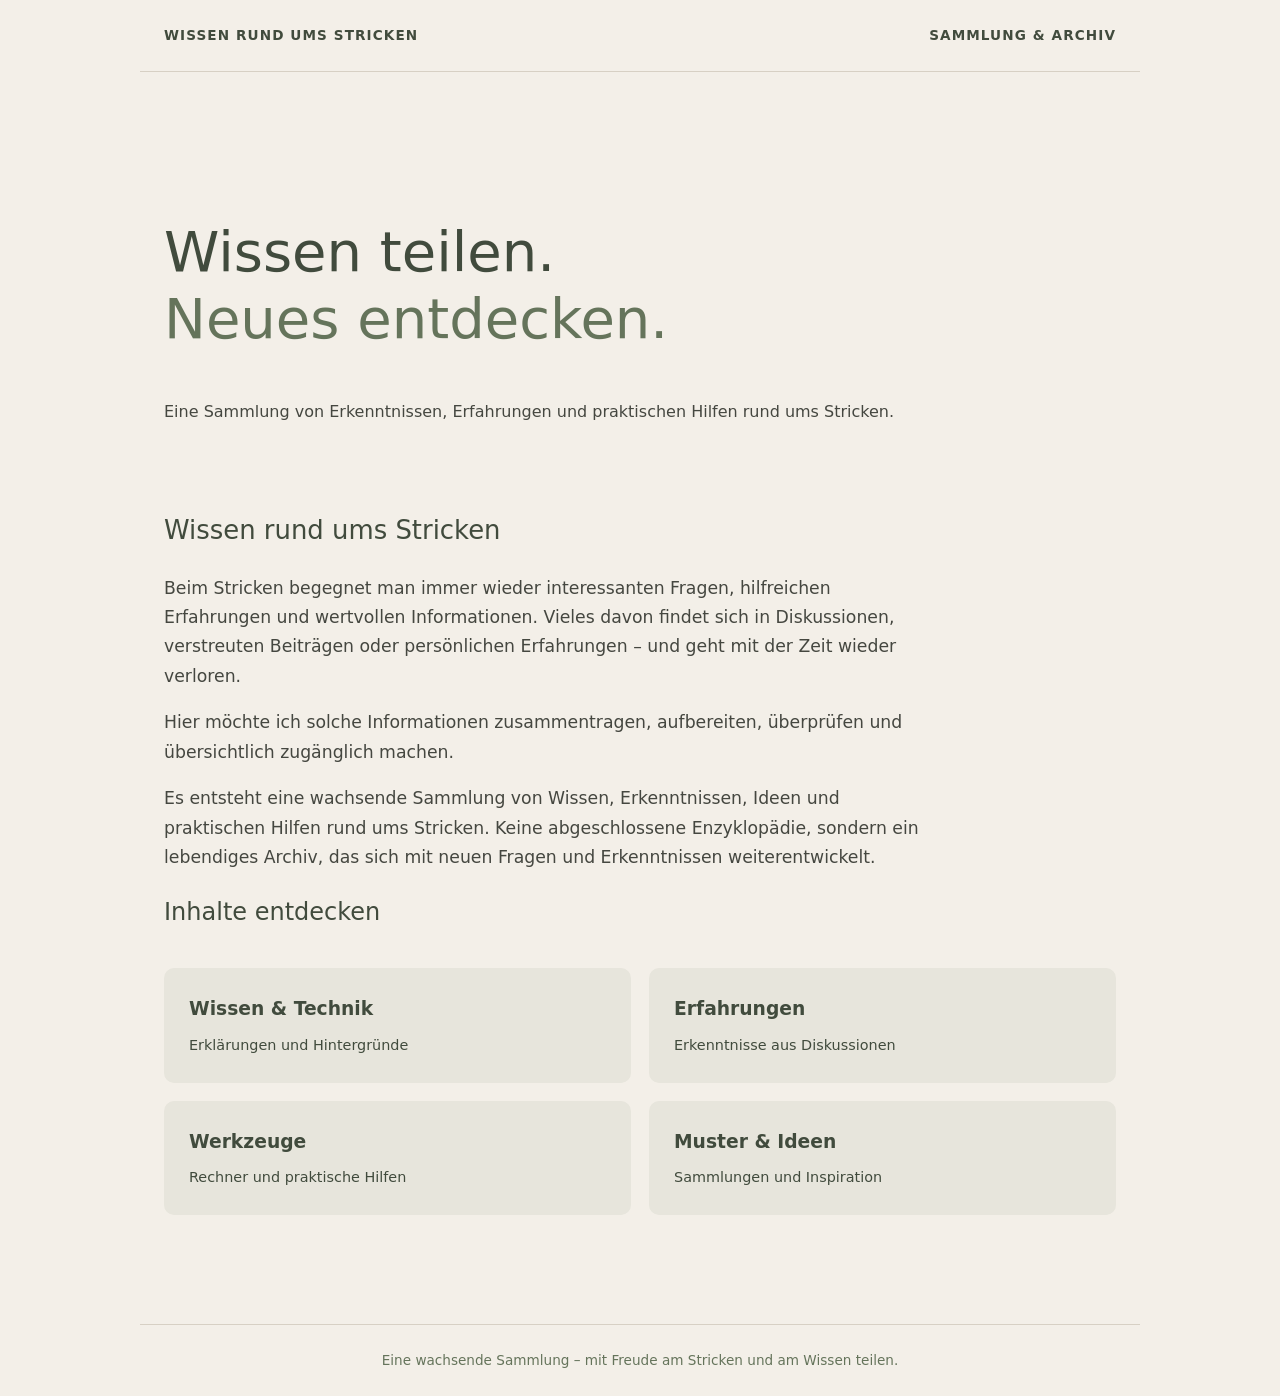
==== index.html @ 7fff0c56 "Rename index to index.html" ====
<!DOCTYPE html>
<html lang="de">
<head>
<meta charset="UTF-8">
<meta name="viewport" content="width=device-width, initial-scale=1">
<title>Wissen rund ums Stricken</title>
<style>
:root {
  --bg: #f3efe8;
  --paper: #faf8f4;
  --green: #65745b;
  --dark: #414b3d;
  --text: #454740;
  --line: #d7d0c4;
}

* { box-sizing: border-box; }

body {
  margin: 0;
  background: var(--bg);
  color: var(--text);
  font-family: system-ui, sans-serif;
  line-height: 1.7;
}

header, main, footer {
  max-width: 1000px;
  margin: auto;
  padding: 24px;
}

header {
  display: flex;
  justify-content: space-between;
  align-items: center;
  border-bottom: 1px solid var(--line);
  color: var(--dark);
  font-size: 0.85rem;
  letter-spacing: 0.08em;
  font-weight: 600;
}

.hero {
  padding: 75px 0 45px;
}

h1 {
  color: var(--dark);
  font-size: clamp(2rem, 5vw, 3.5rem);
  line-height: 1.2;
  font-weight: 500;
}

h1 span { color: var(--green); }

h2 {
  color: var(--dark);
  font-weight: 500;
}

.intro {
  max-width: 760px;
  font-size: 1.08rem;
}

.categories {
  display: grid;
  grid-template-columns: repeat(2, 1fr);
  gap: 18px;
  margin: 35px 0;
}

.category {
  background: #e7e5dc;
  padding: 25px;
  border-radius: 10px;
  color: var(--dark);
}

.category h3 {
  margin: 0 0 8px;
  font-weight: 600;
}

.category p {
  margin: 0;
  font-size: 0.9rem;
}

footer {
  border-top: 1px solid var(--line);
  text-align: center;
  color: var(--green);
  font-size: 0.85rem;
  margin-top: 50px;
}

@media (max-width: 550px) {
  .categories { grid-template-columns: 1fr; }
  .hero { padding-top: 40px; }
}
</style>
</head>

<body>

<header>
  <div>WISSEN RUND UMS STRICKEN</div>
  <div>SAMMLUNG & ARCHIV</div>
</header>

<main>
  <section class="hero">
    <h1>Wissen teilen.<br>
      <span>Neues entdecken.</span>
    </h1>
    <p>Eine Sammlung von Erkenntnissen, Erfahrungen
    und praktischen Hilfen rund ums Stricken.</p>
  </section>

  <section class="intro">
    <h2>Wissen rund ums Stricken</h2>

    <p>Beim Stricken begegnet man immer wieder
    interessanten Fragen, hilfreichen Erfahrungen und
    wertvollen Informationen. Vieles davon findet sich
    in Diskussionen, verstreuten Beiträgen oder
    persönlichen Erfahrungen – und geht mit der Zeit
    wieder verloren.</p>

    <p>Hier möchte ich solche Informationen zusammentragen,
    aufbereiten, überprüfen und übersichtlich zugänglich
    machen.</p>

    <p>Es entsteht eine wachsende Sammlung von Wissen,
    Erkenntnissen, Ideen und praktischen Hilfen rund ums
    Stricken. Keine abgeschlossene Enzyklopädie, sondern
    ein lebendiges Archiv, das sich mit neuen Fragen und
    Erkenntnissen weiterentwickelt.</p>
  </section>

  <section>
    <h2>Inhalte entdecken</h2>

    <div class="categories">
      <div class="category">
        <h3>Wissen & Technik</h3>
        <p>Erklärungen und Hintergründe</p>
      </div>

      <div class="category">
        <h3>Erfahrungen</h3>
        <p>Erkenntnisse aus Diskussionen</p>
      </div>

      <div class="category">
        <h3>Werkzeuge</h3>
        <p>Rechner und praktische Hilfen</p>
      </div>

      <div class="category">
        <h3>Muster & Ideen</h3>
        <p>Sammlungen und Inspiration</p>
      </div>
    </div>
  </section>
</main>

<footer>
  Eine wachsende Sammlung – mit Freude am Stricken
  und am Wissen teilen.
</footer>

</body>
</html>
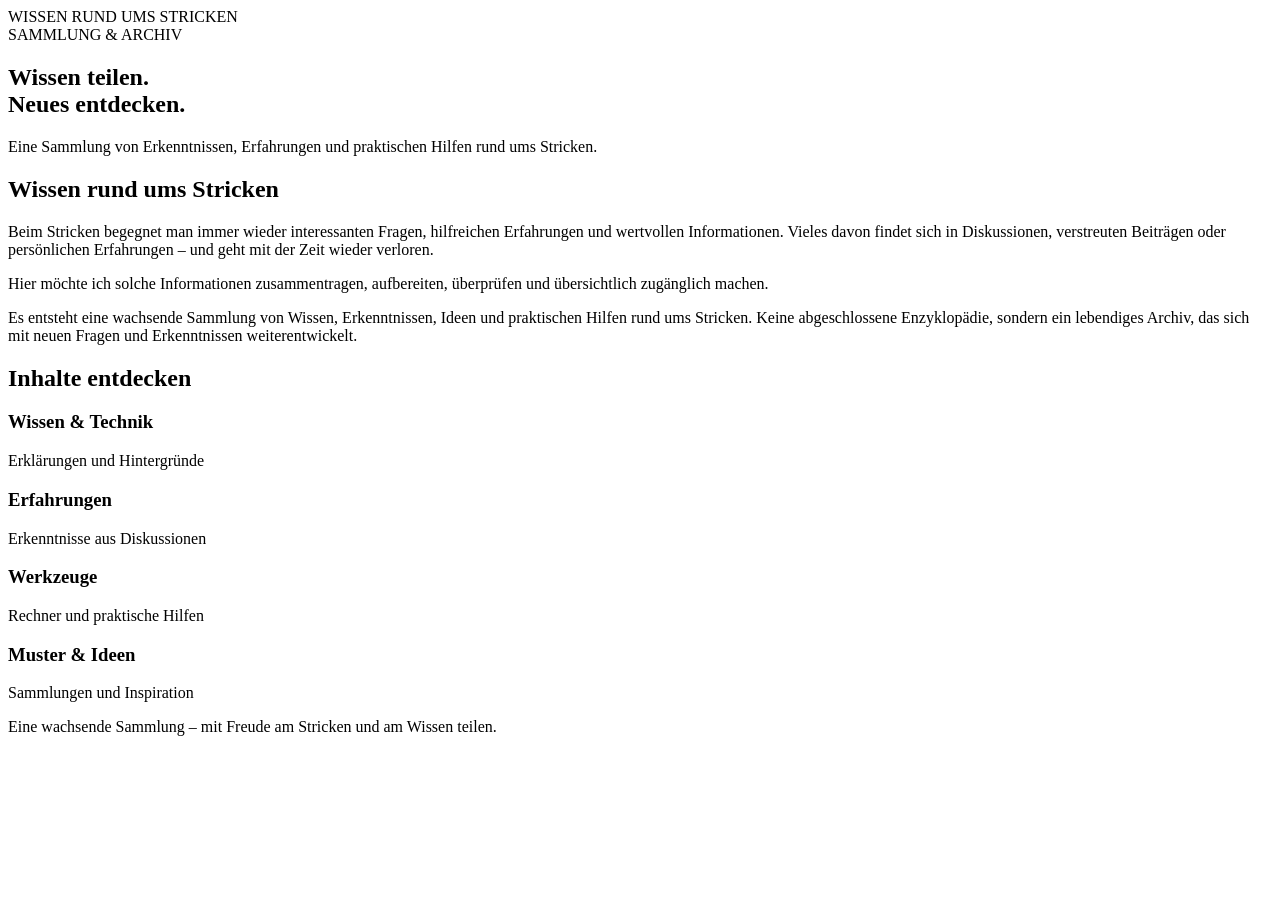
==== commit a97f32d8: "Update index.html" ====
--- a/index.html
+++ b/index.html
@@ -5,103 +5,7 @@
 <meta charset="UTF-8">
 <meta name="viewport" content="width=device-width, initial-scale=1">
 <title>Wissen rund ums Stricken</title>
-<style>
-:root {
-  --bg: #f3efe8;
-  --paper: #faf8f4;
-  --green: #65745b;
-  --dark: #414b3d;
-  --text: #454740;
-  --line: #d7d0c4;
-}
-
-* { box-sizing: border-box; }
-
-body {
-  margin: 0;
-  background: var(--bg);
-  color: var(--text);
-  font-family: system-ui, sans-serif;
-  line-height: 1.7;
-}
-
-header, main, footer {
-  max-width: 1000px;
-  margin: auto;
-  padding: 24px;
-}
-
-header {
-  display: flex;
-  justify-content: space-between;
-  align-items: center;
-  border-bottom: 1px solid var(--line);
-  color: var(--dark);
-  font-size: 0.85rem;
-  letter-spacing: 0.08em;
-  font-weight: 600;
-}
-
-.hero {
-  padding: 75px 0 45px;
-}
-
-h1 {
-  color: var(--dark);
-  font-size: clamp(2rem, 5vw, 3.5rem);
-  line-height: 1.2;
-  font-weight: 500;
-}
-
-h1 span { color: var(--green); }
-
-h2 {
-  color: var(--dark);
-  font-weight: 500;
-}
-
-.intro {
-  max-width: 760px;
-  font-size: 1.08rem;
-}
-
-.categories {
-  display: grid;
-  grid-template-columns: repeat(2, 1fr);
-  gap: 18px;
-  margin: 35px 0;
-}
-
-.category {
-  background: #e7e5dc;
-  padding: 25px;
-  border-radius: 10px;
-  color: var(--dark);
-}
-
-.category h3 {
-  margin: 0 0 8px;
-  font-weight: 600;
-}
-
-.category p {
-  margin: 0;
-  font-size: 0.9rem;
-}
-
-footer {
-  border-top: 1px solid var(--line);
-  text-align: center;
-  color: var(--green);
-  font-size: 0.85rem;
-  margin-top: 50px;
-}
-
-@media (max-width: 550px) {
-  .categories { grid-template-columns: 1fr; }
-  .hero { padding-top: 40px; }
-}
-</style>
+<link rel="stylesheet" href="style.css">
 </head>
 
 <body>
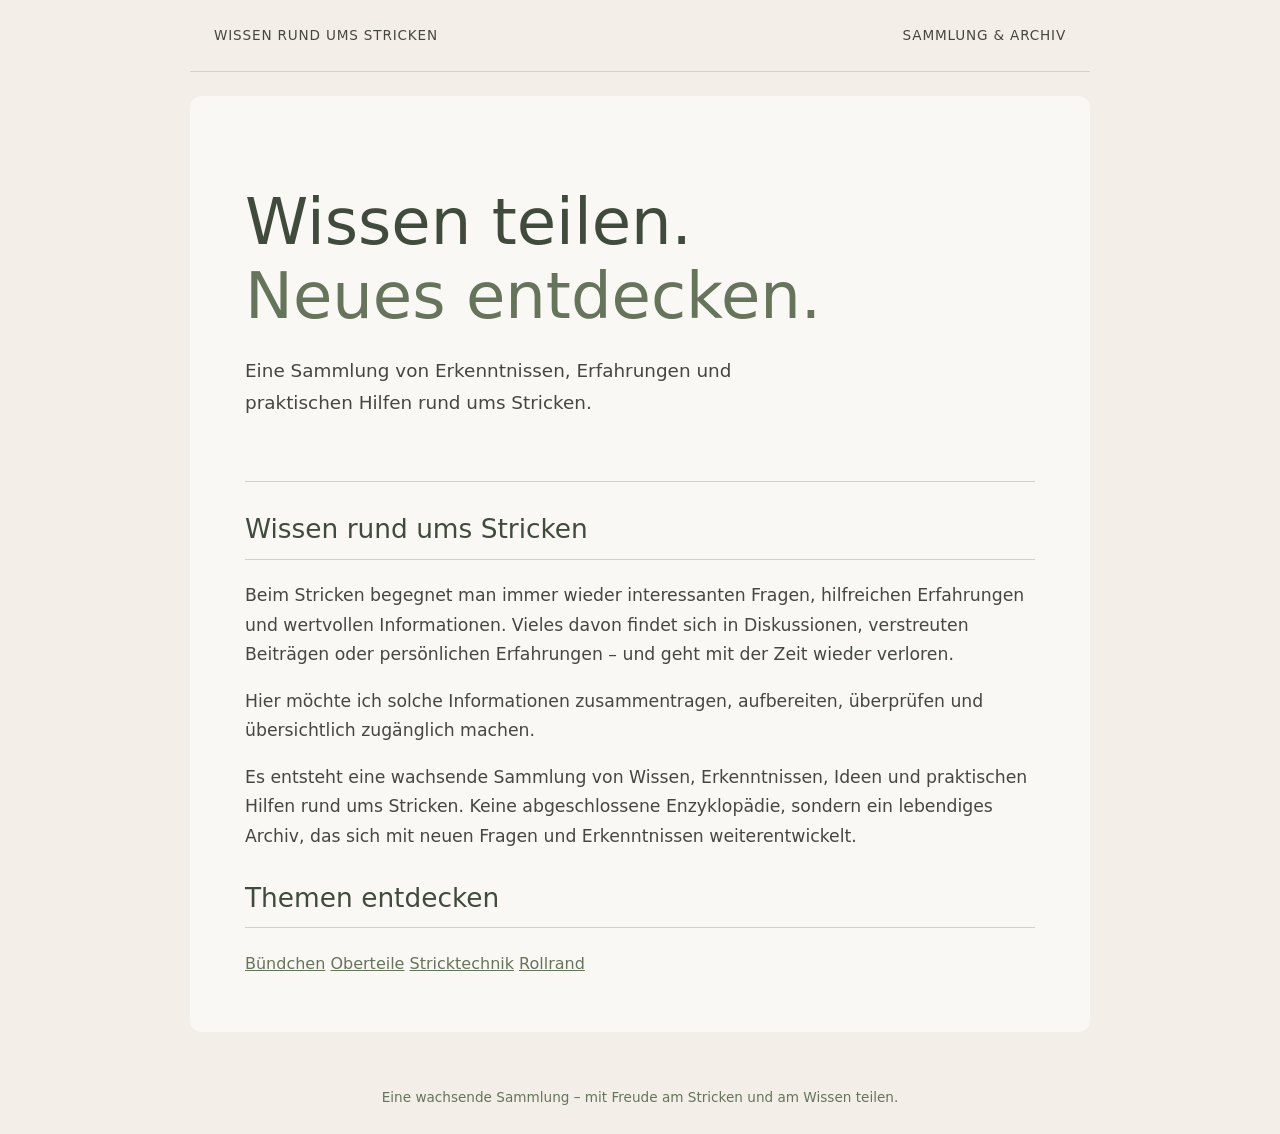
==== commit f6f72734: "Update index.html" ====
--- a/index.html
+++ b/index.html
@@ -45,31 +45,18 @@
     Erkenntnissen weiterentwickelt.</p>
   </section>
 
-  <section>
-    <h2>Inhalte entdecken</h2>
+  
+<section class="tag-section">
+  <h2>Themen entdecken</h2>
 
-    <div class="categories">
-      <div class="category">
-        <h3>Wissen & Technik</h3>
-        <p>Erklärungen und Hintergründe</p>
-      </div>
+  <div class="tag-cloud">
+    <a href="tags/buendchen/">Bündchen</a>
+    <a href="tags/oberteile/">Oberteile</a>
+    <a href="tags/stricktechnik/">Stricktechnik</a>
+    <a href="tags/rollrand/">Rollrand</a>
+  </div>
+</section>
 
-      <div class="category">
-        <h3>Erfahrungen</h3>
-        <p>Erkenntnisse aus Diskussionen</p>
-      </div>
-
-      <div class="category">
-        <h3>Werkzeuge</h3>
-        <p>Rechner und praktische Hilfen</p>
-      </div>
-
-      <div class="category">
-        <h3>Muster & Ideen</h3>
-        <p>Sammlungen und Inspiration</p>
-      </div>
-    </div>
-  </section>
 </main>
 
 <footer>
--- a/style.css
+++ b/style.css
@@ -0,0 +1,209 @@
+
+:root {
+  --bg: #f3efe8;
+  --paper: #faf8f4;
+  --green: #65745b;
+  --dark: #414b3d;
+  --text: #454740;
+  --line: #d7d0c4;
+}
+
+* {
+  box-sizing: border-box;
+}
+
+html {
+  scroll-behavior: smooth;
+}
+
+body {
+  margin: 0;
+  background: var(--bg);
+  color: var(--text);
+  font-family: system-ui, sans-serif;
+  line-height: 1.7;
+}
+
+header,
+main,
+footer {
+  max-width: 900px;
+  margin: auto;
+  padding: 24px;
+}
+
+header {
+  display: flex;
+  justify-content: space-between;
+  align-items: center;
+  gap: 12px;
+  border-bottom: 1px solid var(--line);
+  font-size: 0.85rem;
+  letter-spacing: 0.06em;
+}
+
+header a {
+  color: var(--green);
+  text-decoration: none;
+}
+
+main {
+  background: var(--paper);
+  margin-top: 24px;
+  margin-bottom: 24px;
+  padding: clamp(24px, 5vw, 55px);
+  border-radius: 12px;
+}
+
+h1,
+h2,
+h3 {
+  color: var(--dark);
+  font-weight: 500;
+  line-height: 1.3;
+}
+
+h1 {
+  font-size: clamp(2rem, 5vw, 2.8rem);
+  margin-top: 0;
+  margin-bottom: 12px;
+}
+
+h2 {
+  font-size: 1.65rem;
+  margin-top: 20px;
+  padding-bottom: 12px;
+  border-bottom: 1px solid var(--line);
+}
+
+h3 {
+  font-size: 1.15rem;
+  margin-bottom: 4px;
+}
+
+a {
+  color: var(--green);
+}
+
+a:hover {
+  color: var(--dark);
+}
+
+.meta {
+  color: #77786f;
+  font-size: 0.85rem;
+}
+
+.intro {
+  font-size: 1.08rem;
+  margin: 30px 0;
+}
+
+.toc {
+  background: #eeece4;
+  padding: 22px 28px;
+  border-radius: 8px;
+  margin: 35px 0;
+}
+
+.toc strong {
+  color: var(--dark);
+}
+
+.toc ul {
+  padding-left: 20px;
+  margin-bottom: 0;
+}
+
+.toc a {
+  text-decoration: none;
+}
+
+.entry {
+  margin: 22px 0;
+}
+
+.entry p {
+  margin: 4px 0;
+}
+
+.entry-title {
+  font-weight: 650;
+}
+
+.back {
+  display: inline-block;
+  margin-top: 35px;
+  text-decoration: none;
+  font-size: 0.9rem;
+}
+
+/* Startseite */
+
+.hero {
+  padding: 35px 0 45px;
+  border-bottom: 1px solid var(--line);
+}
+
+.hero h1 {
+  font-size: clamp(2.5rem, 6vw, 4rem);
+  line-height: 1.15;
+  margin: 0 0 22px;
+}
+
+.hero h1 span {
+  color: var(--green);
+}
+
+.hero p {
+  font-size: 1.15rem;
+  max-width: 600px;
+}
+
+/* Themenbereiche */
+
+.categories {
+  display: grid;
+  grid-template-columns: repeat(2, 1fr);
+  gap: 18px;
+  margin-top: 25px;
+}
+
+.category {
+  background: #eeece4;
+  padding: 22px;
+  border-radius: 8px;
+}
+
+.category h3 {
+  margin-top: 0;
+  color: var(--dark);
+}
+
+.category p {
+  margin-bottom: 0;
+}
+
+footer {
+  text-align: center;
+  color: var(--green);
+  font-size: 0.85rem;
+  margin-top: 30px;
+}
+
+/* Mobile Darstellung */
+
+@media (max-width: 550px) {
+  header {
+    font-size: 0.75rem;
+  }
+
+  main {
+    margin: 12px;
+    padding: 22px;
+  }
+
+  .categories {
+    grid-template-columns: 1fr;
+  }
+}
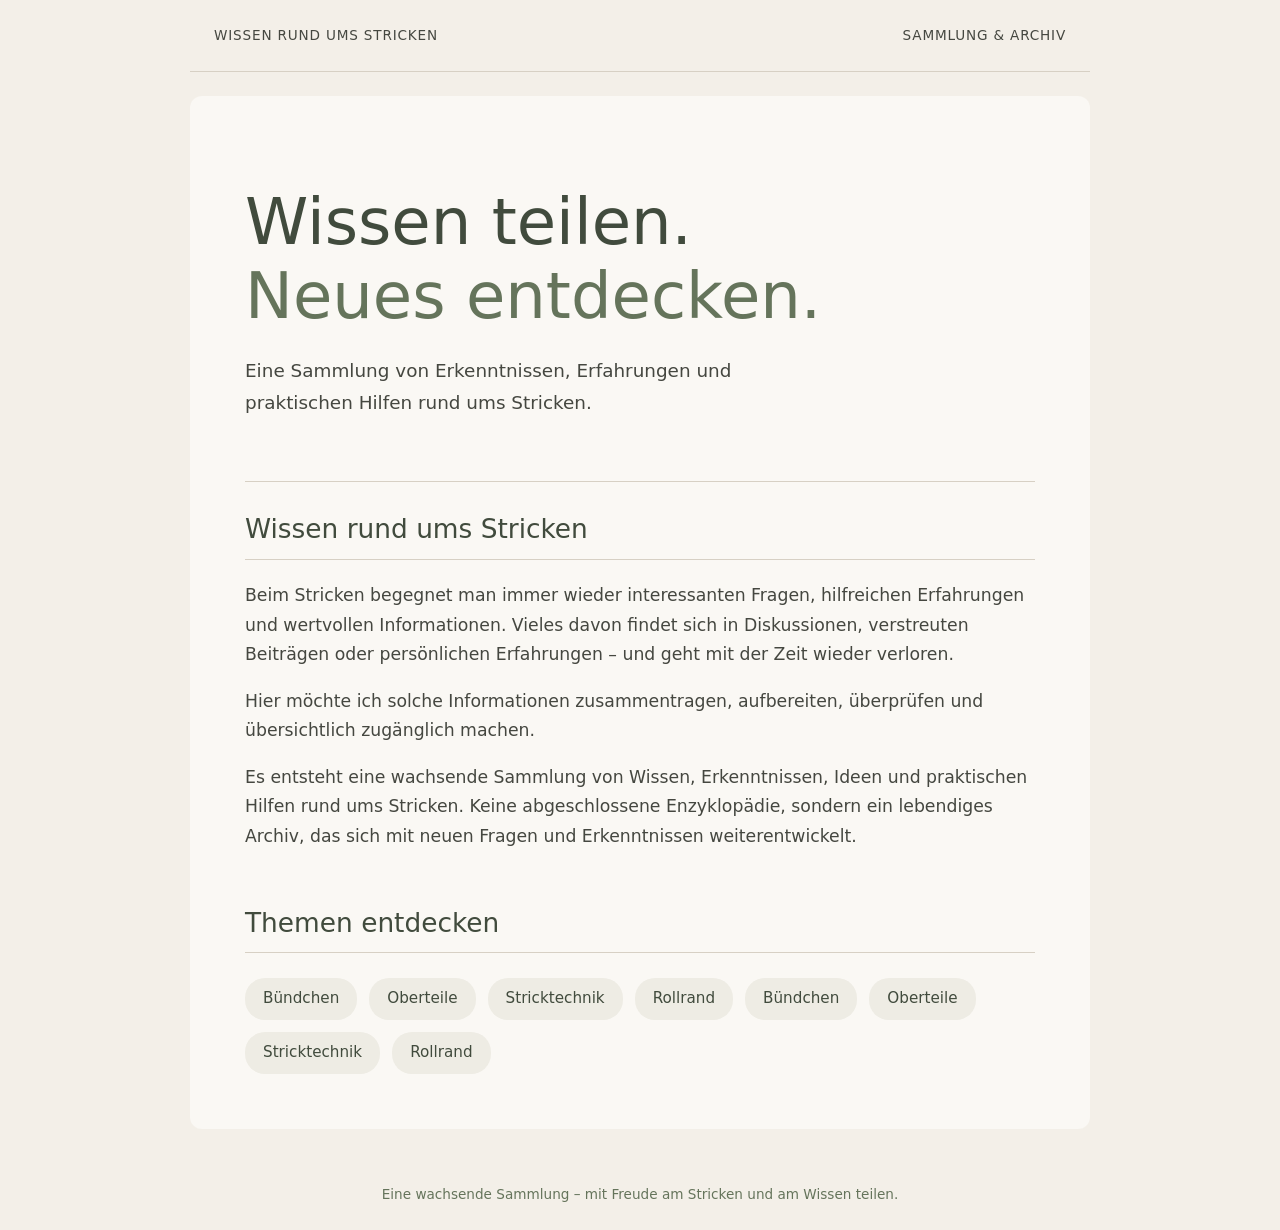
==== commit 199d1ab8: "Fersenarten eingefügt" ====
--- a/index.html
+++ b/index.html
@@ -1,68 +1,73 @@
-
 <!DOCTYPE html>
 <html lang="de">
+
 <head>
-<meta charset="UTF-8">
-<meta name="viewport" content="width=device-width, initial-scale=1">
-<title>Wissen rund ums Stricken</title>
-<link rel="stylesheet" href="style.css">
+  <meta charset="UTF-8">
+  <meta name="viewport" content="width=device-width, initial-scale=1">
+  <title>Wissen rund ums Stricken</title>
+  <link rel="stylesheet" href="style.css">
 </head>
 
 <body>
 
-<header>
-  <div>WISSEN RUND UMS STRICKEN</div>
-  <div>SAMMLUNG & ARCHIV</div>
-</header>
+  <header>
+    <div>WISSEN RUND UMS STRICKEN</div>
+    <div>SAMMLUNG & ARCHIV</div>
+  </header>
 
-<main>
-  <section class="hero">
-    <h1>Wissen teilen.<br>
-      <span>Neues entdecken.</span>
-    </h1>
-    <p>Eine Sammlung von Erkenntnissen, Erfahrungen
-    und praktischen Hilfen rund ums Stricken.</p>
-  </section>
+  <main>
+    <section class="hero">
+      <h1>Wissen teilen.<br>
+        <span>Neues entdecken.</span>
+      </h1>
+      <p>Eine Sammlung von Erkenntnissen, Erfahrungen
+        und praktischen Hilfen rund ums Stricken.</p>
+    </section>
 
-  <section class="intro">
-    <h2>Wissen rund ums Stricken</h2>
+    <section class="intro">
+      <h2>Wissen rund ums Stricken</h2>
 
-    <p>Beim Stricken begegnet man immer wieder
-    interessanten Fragen, hilfreichen Erfahrungen und
-    wertvollen Informationen. Vieles davon findet sich
-    in Diskussionen, verstreuten Beiträgen oder
-    persönlichen Erfahrungen – und geht mit der Zeit
-    wieder verloren.</p>
+      <p>Beim Stricken begegnet man immer wieder
+        interessanten Fragen, hilfreichen Erfahrungen und
+        wertvollen Informationen. Vieles davon findet sich
+        in Diskussionen, verstreuten Beiträgen oder
+        persönlichen Erfahrungen – und geht mit der Zeit
+        wieder verloren.</p>
 
-    <p>Hier möchte ich solche Informationen zusammentragen,
-    aufbereiten, überprüfen und übersichtlich zugänglich
-    machen.</p>
+      <p>Hier möchte ich solche Informationen zusammentragen,
+        aufbereiten, überprüfen und übersichtlich zugänglich
+        machen.</p>
 
-    <p>Es entsteht eine wachsende Sammlung von Wissen,
-    Erkenntnissen, Ideen und praktischen Hilfen rund ums
-    Stricken. Keine abgeschlossene Enzyklopädie, sondern
-    ein lebendiges Archiv, das sich mit neuen Fragen und
-    Erkenntnissen weiterentwickelt.</p>
-  </section>
+      <p>Es entsteht eine wachsende Sammlung von Wissen,
+        Erkenntnissen, Ideen und praktischen Hilfen rund ums
+        Stricken. Keine abgeschlossene Enzyklopädie, sondern
+        ein lebendiges Archiv, das sich mit neuen Fragen und
+        Erkenntnissen weiterentwickelt.</p>
+    </section>
 
-  
-<section class="tag-section">
-  <h2>Themen entdecken</h2>
 
-  <div class="tag-cloud">
-    <a href="tags/buendchen/">Bündchen</a>
-    <a href="tags/oberteile/">Oberteile</a>
-    <a href="tags/stricktechnik/">Stricktechnik</a>
-    <a href="tags/rollrand/">Rollrand</a>
-  </div>
-</section>
+    <section class="tag-section">
+      <h2>Themen entdecken</h2>
 
-</main>
+      <div class="tag-cloud">
+        <a href="tags/buendchen/">Bündchen</a>
+        <a href="tags/oberteile/">Oberteile</a>
+        <a href="tags/stricktechnik/">Stricktechnik</a>
+        <a href="tags/rollrand/">Rollrand</a>
+        <a href="tags/ferse/">Bündchen</a>
+        <a href="tags/verkürzteReihen/">Oberteile</a>
+        <a href="tags/toe-up/">Stricktechnik</a>
+        <a href="tags/cuff-down/">Rollrand</a>
+      </div>
+    </section>
 
-<footer>
-  Eine wachsende Sammlung – mit Freude am Stricken
-  und am Wissen teilen.
-</footer>
+  </main>
+
+  <footer>
+    Eine wachsende Sammlung – mit Freude am Stricken
+    und am Wissen teilen.
+  </footer>
 
 </body>
-</html>
+
+</html>
--- a/style.css
+++ b/style.css
@@ -207,3 +207,31 @@
     grid-template-columns: 1fr;
   }
 }
+
+/* Tag-Wolke */
+
+.tag-section {
+  margin-top: 55px;
+}
+
+.tag-cloud {
+  display: flex;
+  flex-wrap: wrap;
+  gap: 12px;
+  margin-top: 25px;
+}
+
+.tag-cloud a {
+  display: inline-block;
+  padding: 8px 18px;
+  background: #eeece4;
+  border-radius: 20px;
+  color: var(--dark);
+  text-decoration: none;
+  font-size: 0.95rem;
+  transition: background 0.2s ease;
+}
+
+.tag-cloud a:hover {
+  background: var(--line);
+}
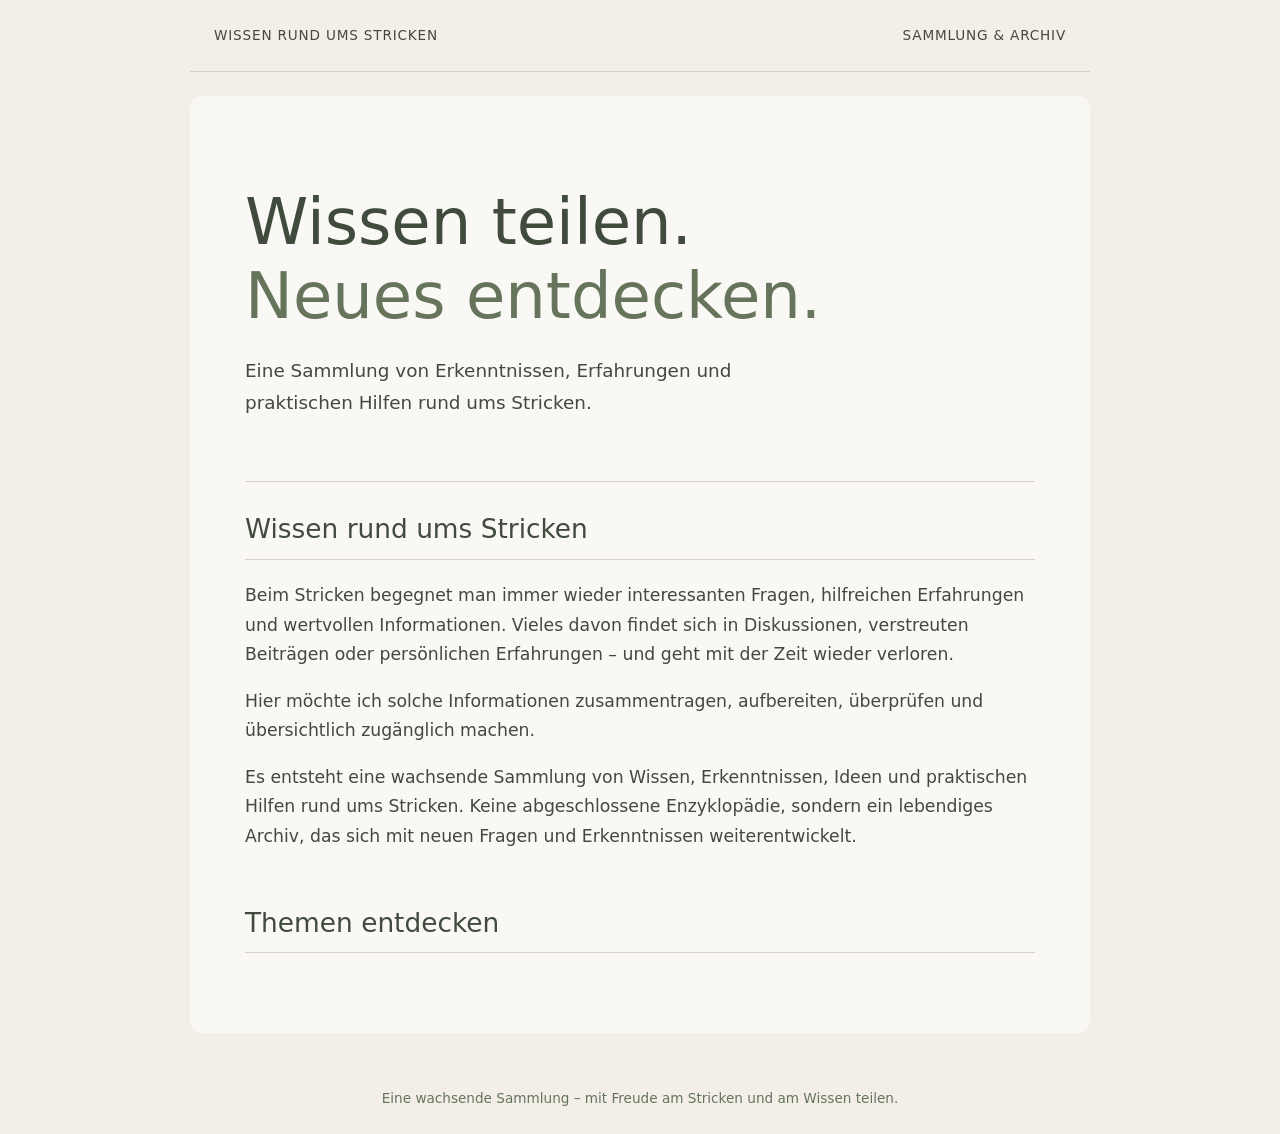
==== commit 1b597f90: "tag generator begonnen" ====
--- a/index.html
+++ b/index.html
@@ -49,17 +49,12 @@
     <section class="tag-section">
       <h2>Themen entdecken</h2>
 
-      <div class="tag-cloud">
-        <a href="tags/buendchen/">Bündchen</a>
-        <a href="tags/oberteile/">Oberteile</a>
-        <a href="tags/stricktechnik/">Stricktechnik</a>
-        <a href="tags/rollrand/">Rollrand</a>
-        <a href="tags/ferse/">Bündchen</a>
-        <a href="tags/verkürzteReihen/">Oberteile</a>
-        <a href="tags/toe-up/">Stricktechnik</a>
-        <a href="tags/cuff-down/">Rollrand</a>
+      <div class="tag-cloud" id="tag-cloud">
+        <!-- Tags werden automatisch eingefügt -->
       </div>
     </section>
+
+    <script src="js/tag-cloud.js" defer></script>
 
   </main>
 
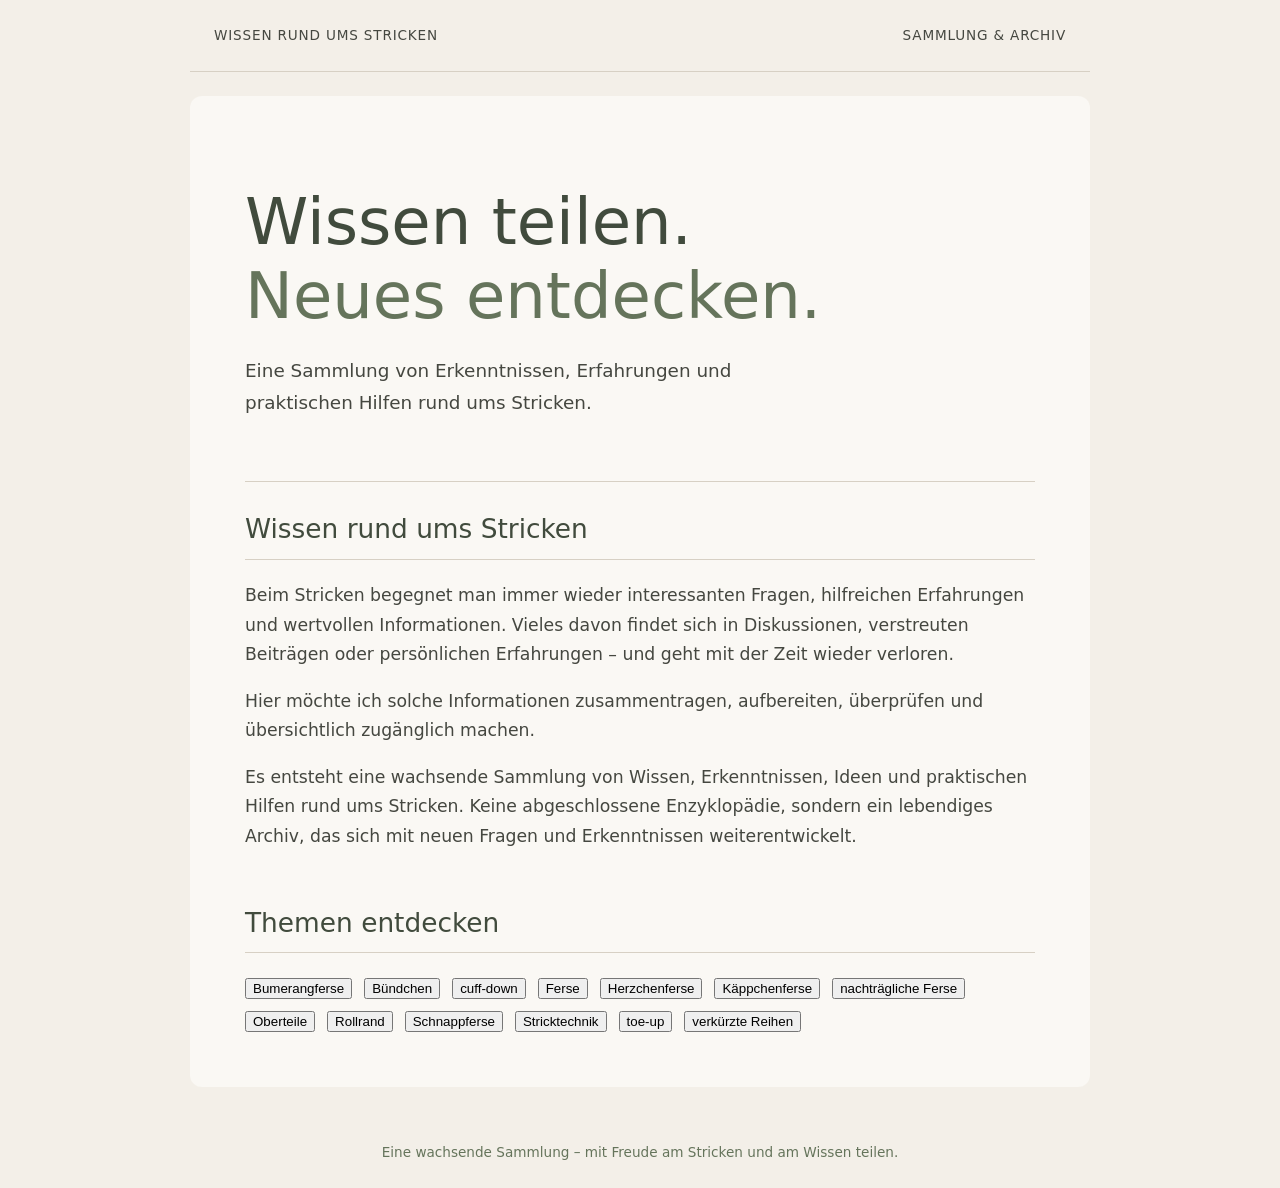
==== commit 864d0d06: "fehlerbehebung" ====
--- a/index.html
+++ b/index.html
@@ -54,7 +54,7 @@
       </div>
     </section>
 
-    <script src="js/tag-cloud.js" defer></script>
+    <script src="tags/tags.js" defer></script>
 
   </main>
 
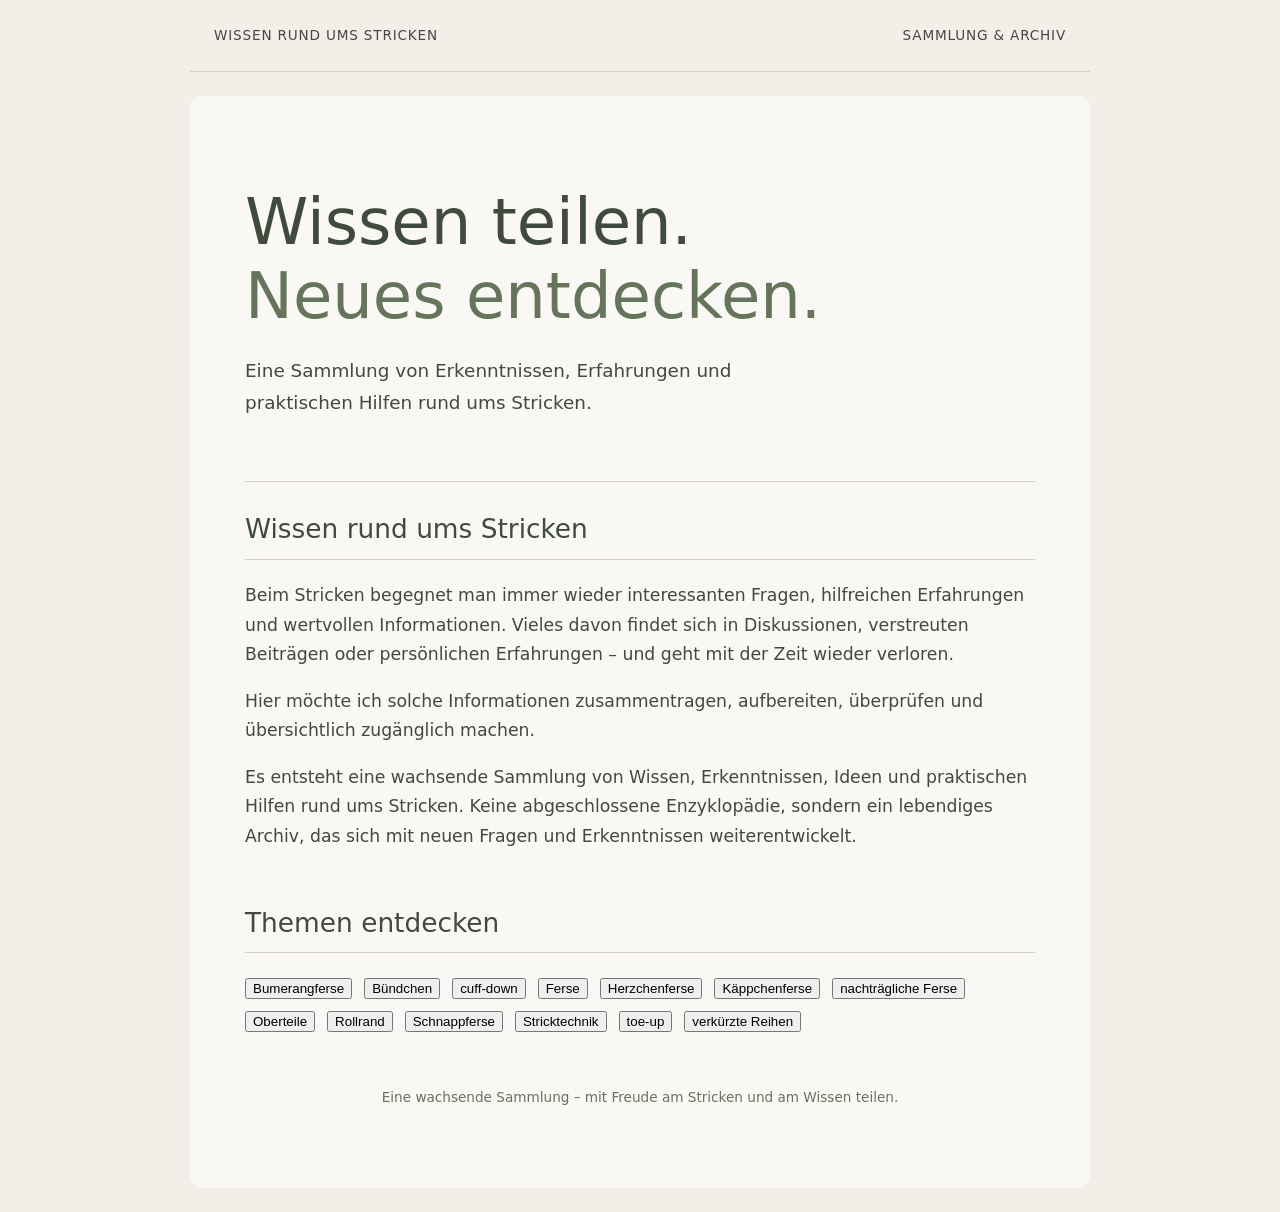
==== commit 832a2df4: "fehlersuche" ====
--- a/index.html
+++ b/index.html
@@ -52,16 +52,18 @@
       <div class="tag-cloud" id="tag-cloud">
         <!-- Tags werden automatisch eingefügt -->
       </div>
+
+      <div id="tag-results"></div>
     </section>
 
     <script src="tags/tags.js" defer></script>
 
-  </main>
+    <div id="tag-results"></div>
 
-  <footer>
-    Eine wachsende Sammlung – mit Freude am Stricken
-    und am Wissen teilen.
-  </footer>
+    <footer>
+      Eine wachsende Sammlung – mit Freude am Stricken
+      und am Wissen teilen.
+    </footer>
 
 </body>
 
